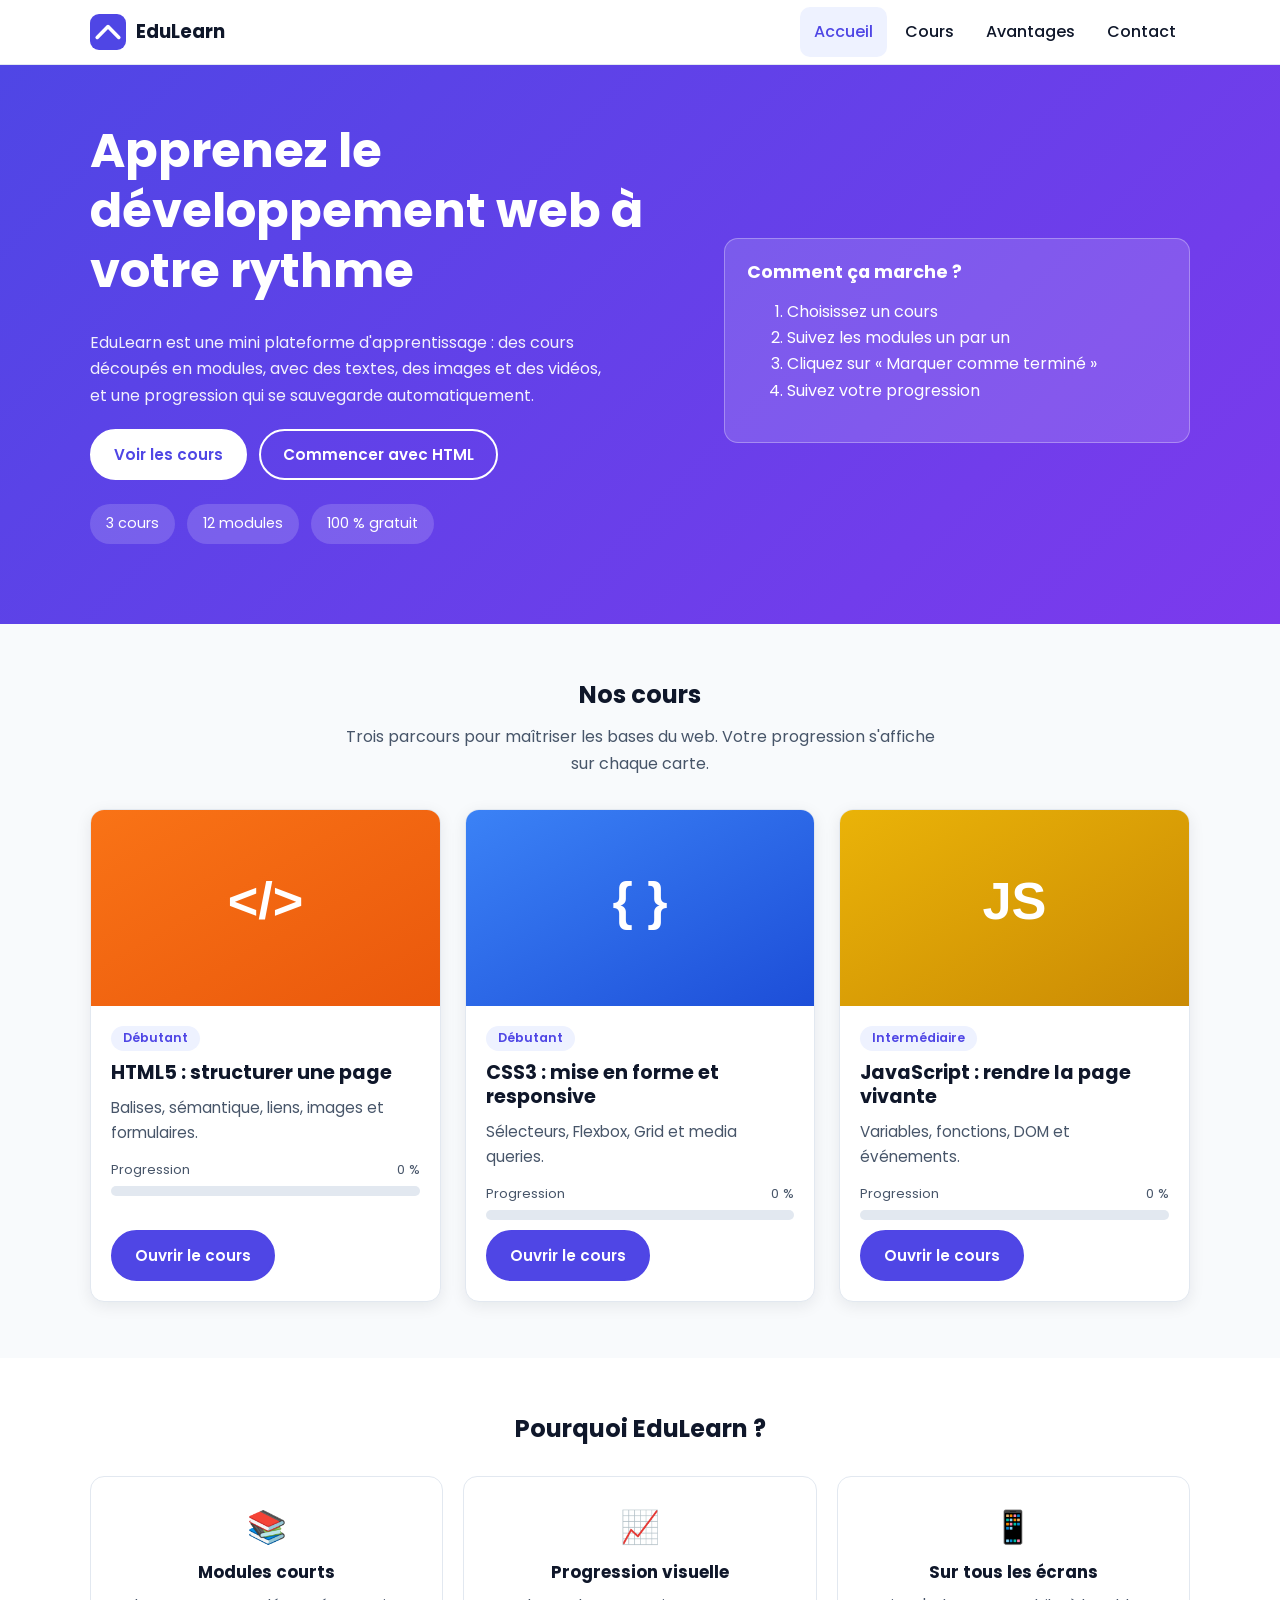
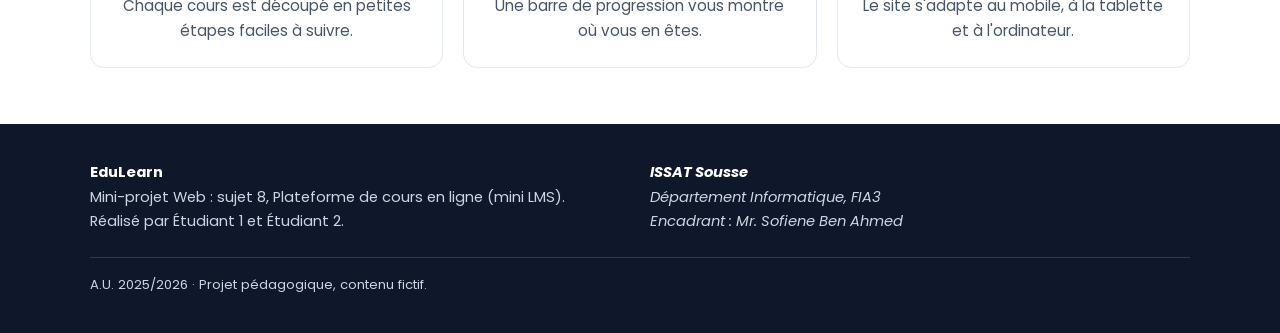
==== index.html @ 0e2b72fa "Add files via upload" ====
<!DOCTYPE html>
<html lang="fr">
<head>
  <meta charset="UTF-8">
  <meta name="viewport" content="width=device-width, initial-scale=1.0">
  <meta name="description" content="EduLearn : mini plateforme de cours en ligne pour apprendre HTML, CSS et JavaScript.">
  <title>EduLearn - Plateforme de cours en ligne</title>
  <link rel="icon" href="images/logo.svg" type="image/svg+xml">
  <link rel="preconnect" href="https://fonts.googleapis.com">
  <link rel="preconnect" href="https://fonts.gstatic.com" crossorigin>
  <link href="https://fonts.googleapis.com/css2?family=Poppins:wght@400;500;600;700&amp;display=swap" rel="stylesheet">
  <link rel="stylesheet" href="style.css">
</head>
<body>
  <a class="skip-link" href="#cours">Aller au contenu</a>
  <div class="reading-progress" id="reading-progress" aria-hidden="true"></div>

  <header class="site-header">
    <div class="container header-inner">
      <a class="brand" href="index.html"><img src="images/logo.svg" alt="" width="36" height="36">EduLearn</a>
      <button class="burger" type="button" aria-label="Ouvrir le menu" aria-expanded="false" aria-controls="main-nav">
        <span></span><span></span><span></span>
      </button>
      <nav class="main-nav" id="main-nav" aria-label="Navigation principale">
        <ul>
          <li><a href="index.html" aria-current="page">Accueil</a></li>
          <li><a href="#cours">Cours</a></li>
          <li><a href="#avantages">Avantages</a></li>
          <li><a href="#contact">Contact</a></li>
        </ul>
      </nav>
    </div>
  </header>

  <main>
    <section class="hero">
      <div class="container hero-inner">
        <div>
          <h1>Apprenez le développement web à votre rythme</h1>
          <p>EduLearn est une mini plateforme d'apprentissage : des cours découpés en modules, avec des textes, des images et des vidéos, et une progression qui se sauvegarde automatiquement.</p>
          <div class="hero-actions">
            <a class="btn" href="#cours">Voir les cours</a>
            <a class="btn btn-outline" href="pages/cours-html.html">Commencer avec HTML</a>
          </div>
          <ul class="stats">
            <li>3 cours</li>
            <li>12 modules</li>
            <li>100 % gratuit</li>
          </ul>
        </div>
        <aside class="hero-card" aria-label="Comment ça marche">
          <h2>Comment ça marche ?</h2>
          <ol>
            <li>Choisissez un cours</li>
            <li>Suivez les modules un par un</li>
            <li>Cliquez sur « Marquer comme terminé »</li>
            <li>Suivez votre progression</li>
          </ol>
        </aside>
      </div>
    </section>

    <section class="section" id="cours">
      <div class="container">
        <div class="section-title">
          <h2>Nos cours</h2>
          <p>Trois parcours pour maîtriser les bases du web. Votre progression s'affiche sur chaque carte.</p>
        </div>
        <div class="course-grid">

          <article class="card" data-course="html" data-total="4">
            <img src="images/html.svg" alt="Illustration du cours HTML5" width="640" height="360" loading="lazy">
            <div class="card-body">
              <span class="tag">Débutant</span>
              <h3>HTML5 : structurer une page</h3>
              <p>Balises, sémantique, liens, images et formulaires.</p>
              <div class="progress">
                <div class="progress-label"><span>Progression</span><span class="progress-pct">0 %</span></div>
                <div class="progress-track" role="progressbar" aria-label="Progression du cours HTML5" aria-valuemin="0" aria-valuemax="100" aria-valuenow="0"><div class="progress-fill"></div></div>
              </div>
              <a class="btn" href="pages/cours-html.html">Ouvrir le cours</a>
            </div>
          </article>

          <article class="card" data-course="css" data-total="4">
            <img src="images/css.svg" alt="Illustration du cours CSS3" width="640" height="360" loading="lazy">
            <div class="card-body">
              <span class="tag">Débutant</span>
              <h3>CSS3 : mise en forme et responsive</h3>
              <p>Sélecteurs, Flexbox, Grid et media queries.</p>
              <div class="progress">
                <div class="progress-label"><span>Progression</span><span class="progress-pct">0 %</span></div>
                <div class="progress-track" role="progressbar" aria-label="Progression du cours CSS3" aria-valuemin="0" aria-valuemax="100" aria-valuenow="0"><div class="progress-fill"></div></div>
              </div>
              <a class="btn" href="pages/cours-css.html">Ouvrir le cours</a>
            </div>
          </article>

          <article class="card" data-course="js" data-total="4">
            <img src="images/js.svg" alt="Illustration du cours JavaScript" width="640" height="360" loading="lazy">
            <div class="card-body">
              <span class="tag">Intermédiaire</span>
              <h3>JavaScript : rendre la page vivante</h3>
              <p>Variables, fonctions, DOM et événements.</p>
              <div class="progress">
                <div class="progress-label"><span>Progression</span><span class="progress-pct">0 %</span></div>
                <div class="progress-track" role="progressbar" aria-label="Progression du cours JavaScript" aria-valuemin="0" aria-valuemax="100" aria-valuenow="0"><div class="progress-fill"></div></div>
              </div>
              <a class="btn" href="pages/cours-js.html">Ouvrir le cours</a>
            </div>
          </article>

        </div>
      </div>
    </section>

    <section class="section" id="avantages" style="background:#fff">
      <div class="container">
        <div class="section-title">
          <h2>Pourquoi EduLearn ?</h2>
        </div>
        <div class="features">
          <div class="feature"><div class="icon" aria-hidden="true">📚</div><h3>Modules courts</h3><p>Chaque cours est découpé en petites étapes faciles à suivre.</p></div>
          <div class="feature"><div class="icon" aria-hidden="true">📈</div><h3>Progression visuelle</h3><p>Une barre de progression vous montre où vous en êtes.</p></div>
          <div class="feature"><div class="icon" aria-hidden="true">📱</div><h3>Sur tous les écrans</h3><p>Le site s'adapte au mobile, à la tablette et à l'ordinateur.</p></div>
        </div>
      </div>
    </section>
  </main>

  <footer class="site-footer" id="contact">
    <div class="container">
      <div class="footer-inner">
        <div>
          <strong>EduLearn</strong><br>
          Mini-projet Web : sujet 8, Plateforme de cours en ligne (mini LMS).<br>
          Réalisé par Étudiant 1 et Étudiant 2.
        </div>
        <address>
          <strong>ISSAT Sousse</strong><br>
          Département Informatique, FIA3<br>
          Encadrant : Mr. Sofiene Ben Ahmed
        </address>
      </div>
      <p class="footer-copy">A.U. 2025/2026 · Projet pédagogique, contenu fictif.</p>
    </div>
  </footer>

  <script src="script.js"></script>
</body>
</html>
---- style.css ----
/* =========================================================
   Mini LMS - EduLearn
   Mini-projet Web FIA3 - ISSAT Sousse - A.U. 2025/2026
   Approche mobile-first : styles de base = mobile,
   puis media queries pour tablette (768px) et desktop (1024px)
   ========================================================= */

/* ---------- 1. Variables (charte graphique) ---------- */
:root {
  --primary: #4f46e5;
  --primary-dark: #3730a3;
  --primary-soft: #eef2ff;
  --accent: #f97316;
  --success: #16a34a;
  --bg: #f8fafc;
  --surface: #ffffff;
  --text: #0f172a;
  --muted: #475569;
  --line: #e2e8f0;
  --radius: 14px;
  --shadow: 0 4px 16px rgba(15, 23, 42, .08);
  --header-h: 64px;
}

/* ---------- 2. Base ---------- */
*, *::before, *::after { box-sizing: border-box; }
html { scroll-behavior: smooth; scroll-padding-top: calc(var(--header-h) + 16px); }
body {
  margin: 0;
  font-family: "Poppins", system-ui, -apple-system, "Segoe UI", sans-serif;
  background: var(--bg);
  color: var(--text);
  line-height: 1.65;
}
img, video { max-width: 100%; height: auto; display: block; }
a { color: var(--primary); }
h1, h2, h3 { line-height: 1.25; margin: 0 0 .6em; }
:focus-visible { outline: 3px solid var(--accent); outline-offset: 3px; border-radius: 4px; }
.container { width: min(100% - 32px, 1100px); margin-inline: auto; }
.sr-only {
  position: absolute; width: 1px; height: 1px; overflow: hidden;
  clip: rect(0 0 0 0); white-space: nowrap;
}
.skip-link {
  position: absolute; left: 8px; top: -60px; z-index: 200;
  background: var(--primary); color: #fff; padding: 8px 14px; border-radius: 8px;
}
.skip-link:focus { top: 8px; }

/* ---------- 3. Barre de progression de lecture (haut de page) ---------- */
.reading-progress {
  position: fixed; top: 0; left: 0; z-index: 150;
  height: 4px; width: 100%;
  background: linear-gradient(90deg, var(--accent), var(--primary));
  transform: scaleX(0); transform-origin: 0 50%;
}

/* ---------- 4. En-tête + menu burger ---------- */
.site-header {
  position: sticky; top: 0; z-index: 100;
  background: var(--surface);
  border-bottom: 1px solid var(--line);
}
.header-inner {
  display: flex; align-items: center; justify-content: space-between;
  height: var(--header-h);
}
.brand {
  display: flex; align-items: center; gap: 10px;
  font-weight: 700; font-size: 1.15rem; color: var(--text); text-decoration: none;
}
.brand img { width: 36px; height: 36px; }

.burger {
  display: inline-flex; flex-direction: column; justify-content: center; gap: 5px;
  width: 44px; height: 44px; padding: 10px;
  background: transparent; border: 1px solid var(--line); border-radius: 10px;
  cursor: pointer;
}
.burger span {
  display: block; height: 3px; width: 100%;
  background: var(--text); border-radius: 2px;
  transition: transform .3s, opacity .3s;
}
.burger[aria-expanded="true"] span:nth-child(1) { transform: translateY(8px) rotate(45deg); }
.burger[aria-expanded="true"] span:nth-child(2) { opacity: 0; }
.burger[aria-expanded="true"] span:nth-child(3) { transform: translateY(-8px) rotate(-45deg); }

.main-nav {
  position: absolute; top: var(--header-h); left: 0; right: 0;
  background: var(--surface); border-bottom: 1px solid var(--line);
  box-shadow: var(--shadow);
  max-height: 0; overflow: hidden;
  transition: max-height .35s ease;
}
.main-nav.open { max-height: 360px; }
.main-nav ul { list-style: none; margin: 0; padding: 8px 16px 16px; display: grid; gap: 4px; }
.main-nav a {
  display: block; padding: 12px 14px; border-radius: 10px;
  color: var(--text); text-decoration: none; font-weight: 500;
}
.main-nav a:hover, .main-nav a[aria-current="page"] { background: var(--primary-soft); color: var(--primary); }

/* ---------- 5. Boutons ---------- */
.btn {
  display: inline-flex; align-items: center; justify-content: center; gap: 8px;
  padding: 12px 22px; border: 2px solid var(--primary); border-radius: 999px;
  background: var(--primary); color: #fff;
  font: 600 .95rem "Poppins", system-ui, sans-serif;
  text-decoration: none; cursor: pointer;
  transition: transform .2s, background .2s, box-shadow .2s;
}
.btn:hover { background: var(--primary-dark); border-color: var(--primary-dark); transform: translateY(-2px); box-shadow: var(--shadow); }
.btn-outline { background: transparent; color: var(--primary); }
.btn-outline:hover { color: #fff; }
.btn[disabled] { opacity: .45; cursor: not-allowed; transform: none; box-shadow: none; }
.btn-success { background: var(--success); border-color: var(--success); }
.btn-success:hover { background: #15803d; border-color: #15803d; }

/* ---------- 6. Hero (accueil) ---------- */
.hero {
  background: linear-gradient(135deg, var(--primary) 0%, #7c3aed 100%);
  color: #fff; padding: 56px 0 64px;
}
.hero-inner { display: grid; gap: 28px; align-items: center; }
.hero h1 { font-size: clamp(1.9rem, 6vw, 3rem); }
.hero p { max-width: 52ch; opacity: .92; }
.hero-actions { display: flex; flex-wrap: wrap; gap: 12px; margin-top: 20px; }
.hero .btn { background: #fff; color: var(--primary); border-color: #fff; }
.hero .btn-outline { background: transparent; color: #fff; }
.hero .btn-outline:hover { background: rgba(255,255,255,.18); }
.stats { display: flex; flex-wrap: wrap; gap: 12px; margin-top: 24px; padding: 0; list-style: none; }
.stats li { background: rgba(255,255,255,.16); padding: 8px 16px; border-radius: 999px; font-size: .9rem; }
.hero-card {
  background: rgba(255,255,255,.14); border: 1px solid rgba(255,255,255,.3);
  border-radius: var(--radius); padding: 22px;
}
.hero-card h2 { font-size: 1.1rem; }

/* ---------- 7. Sections ---------- */
.section { padding: 56px 0; }
.section-title { text-align: center; margin-bottom: 32px; }
.section-title p { color: var(--muted); margin: 0 auto; max-width: 60ch; }

/* ---------- 8. Grille des cours (CSS Grid) : 1 / 2 / 3 colonnes ---------- */
.course-grid { display: grid; grid-template-columns: 1fr; gap: 24px; }
.card {
  display: flex; flex-direction: column;
  background: var(--surface); border: 1px solid var(--line);
  border-radius: var(--radius); overflow: hidden; box-shadow: var(--shadow);
  transition: transform .25s, box-shadow .25s;
}
.card:hover { transform: translateY(-6px); box-shadow: 0 12px 28px rgba(15, 23, 42, .14); }
.card img { width: 100%; aspect-ratio: 16 / 9; object-fit: cover; }
.card-body { display: flex; flex-direction: column; gap: 10px; padding: 20px; flex: 1; }
.card-body h3 { margin: 0; font-size: 1.2rem; }
.card-body p { margin: 0; color: var(--muted); font-size: .95rem; }
.tag {
  align-self: flex-start; padding: 2px 12px; border-radius: 999px;
  background: var(--primary-soft); color: var(--primary); font-size: .78rem; font-weight: 600;
}
.card-body .btn { margin-top: auto; align-self: flex-start; }

/* Barre de progression d'un cours */
.progress { margin-top: 4px; }
.progress-label { display: flex; justify-content: space-between; font-size: .82rem; color: var(--muted); margin-bottom: 6px; }
.progress-track { height: 10px; background: var(--line); border-radius: 999px; overflow: hidden; }
.progress-fill {
  height: 100%; width: 0; border-radius: 999px;
  background: linear-gradient(90deg, var(--success), #4ade80);
  transition: width .5s ease;
}

/* ---------- 9. Pourquoi nous (flexbox) ---------- */
.features { display: flex; flex-direction: column; gap: 20px; }
.feature {
  flex: 1; background: var(--surface); border: 1px solid var(--line);
  border-radius: var(--radius); padding: 24px; text-align: center;
}
.feature .icon { font-size: 2rem; }
.feature h3 { font-size: 1.05rem; margin-top: 8px; }
.feature p { color: var(--muted); margin: 0; font-size: .95rem; }

/* ---------- 10. Page de cours ---------- */
.course-header { background: var(--primary-soft); padding: 32px 0; border-bottom: 1px solid var(--line); }
.breadcrumb { font-size: .9rem; color: var(--muted); margin-bottom: 10px; }
.course-header h1 { font-size: clamp(1.6rem, 5vw, 2.4rem); margin-bottom: 14px; }

.course-layout { display: grid; grid-template-columns: 1fr; gap: 24px; padding: 28px 0 56px; }

.module-list {
  background: var(--surface); border: 1px solid var(--line);
  border-radius: var(--radius); padding: 16px; align-self: start;
}
.module-list h2 { font-size: 1rem; margin-bottom: 10px; }
.module-list ol { list-style: none; margin: 0; padding: 0; display: grid; gap: 4px; }
.module-list button {
  width: 100%; display: flex; align-items: center; gap: 10px; text-align: left;
  padding: 10px 12px; border: 0; border-radius: 10px; background: transparent;
  font: 500 .92rem "Poppins", system-ui, sans-serif; color: var(--text); cursor: pointer;
}
.module-list button:hover { background: var(--primary-soft); }
.module-list button[aria-current="step"] { background: var(--primary-soft); color: var(--primary); font-weight: 600; }
.module-list .check {
  flex: none; width: 24px; height: 24px; display: grid; place-items: center;
  border: 2px solid var(--line); border-radius: 50%; font-size: .75rem; color: transparent;
}
.module-list li.done .check { background: var(--success); border-color: var(--success); color: #fff; }

.module-content {
  background: var(--surface); border: 1px solid var(--line);
  border-radius: var(--radius); padding: 22px; min-width: 0;
}
.module { display: none; animation: apparition .4s ease; }
.module.active { display: block; }
@keyframes apparition { from { opacity: 0; transform: translateY(10px); } to { opacity: 1; transform: none; } }
.module h2 { font-size: 1.5rem; }
.module p { text-align: justify; }
.module figure { margin: 20px 0; }
.module figure img, .module video { width: 100%; border-radius: 12px; border: 1px solid var(--line); }
.module figcaption { margin-top: 6px; font-size: .85rem; color: var(--muted); text-align: center; }
.module pre {
  background: #0f172a; color: #e2e8f0; padding: 16px; border-radius: 12px;
  overflow-x: auto; font-size: .88rem; line-height: 1.6;
}
.module code:not(pre code) { background: var(--primary-soft); color: var(--primary-dark); padding: 1px 6px; border-radius: 5px; font-size: .9em; }
.note {
  margin: 18px 0; padding: 12px 16px; border-left: 4px solid var(--accent);
  background: #fff7ed; border-radius: 0 10px 10px 0;
}
.video-fallback { color: var(--muted); font-size: .9rem; }

.module-nav {
  display: flex; flex-wrap: wrap; gap: 12px; justify-content: space-between;
  margin-top: 28px; padding-top: 20px; border-top: 1px solid var(--line);
}

/* ---------- 11. Pied de page ---------- */
.site-footer { background: #0f172a; color: #cbd5e1; padding: 36px 0 24px; font-size: .92rem; }
.footer-inner { display: grid; gap: 20px; }
.site-footer strong { color: #fff; }
.site-footer a { color: #a5b4fc; }
.footer-copy { margin-top: 24px; padding-top: 16px; border-top: 1px solid rgba(255,255,255,.15); font-size: .82rem; }

/* =========================================================
   TABLETTE : >= 768px
   ========================================================= */
@media (min-width: 768px) {
  .hero-inner { grid-template-columns: 1.3fr 1fr; }
  .course-grid { grid-template-columns: repeat(2, 1fr); }
  .features { flex-direction: row; }
  .footer-inner { grid-template-columns: 1fr 1fr; }
  .module-content { padding: 32px; }
}

/* =========================================================
   DESKTOP : >= 1024px (menu burger remplacé par menu horizontal)
   ========================================================= */
@media (min-width: 1024px) {
  .burger { display: none; }
  .main-nav { position: static; max-height: none; overflow: visible; border: 0; box-shadow: none; background: transparent; }
  .main-nav ul { display: flex; padding: 0; gap: 4px; }
  .course-grid { grid-template-columns: repeat(3, 1fr); }
  .course-layout { grid-template-columns: 280px 1fr; }
  .module-list { position: sticky; top: calc(var(--header-h) + 16px); }
}

/* ---------- Accessibilité : mouvement réduit ---------- */
@media (prefers-reduced-motion: reduce) {
  html { scroll-behavior: auto; }
  *, *::before, *::after { animation: none !important; transition: none !important; }
}

/* ---------- Impression ---------- */
@media print {
  .site-header, .module-nav, .reading-progress, .site-footer { display: none; }
  .module { display: block !important; }
}

/* =========================================================
   12. Quiz interactif (ajouté pour le sujet 8)
   ========================================================= */
.module-list li.quiz-sep { margin-top: 8px; padding-top: 8px; border-top: 1px solid var(--line); }
.module-list .quiz-ico { flex: none; width: 24px; text-align: center; }
.quiz-panel p { text-align: left; }
.quiz-meta { color: var(--muted); font-size: .9rem; margin: 0 0 8px; }
.quiz-question { font-weight: 600; font-size: 1.1rem; margin: 20px 0 14px; }
.quiz-options { list-style: none; margin: 0; padding: 0; display: grid; gap: 10px; }
.quiz-option {
  width: 100%; text-align: left; padding: 12px 16px;
  border: 2px solid var(--line); border-radius: 12px; background: var(--surface);
  font: 500 .95rem "Poppins", system-ui, sans-serif; color: var(--text);
  cursor: pointer; transition: border-color .2s, background .2s;
}
.quiz-option:hover:not(:disabled) { border-color: var(--primary); background: var(--primary-soft); }
.quiz-option:disabled { cursor: default; }
.quiz-option.ok { border-color: var(--success); background: #f0fdf4; }
.quiz-option.ko { border-color: #dc2626; background: #fef2f2; }
.quiz-feedback { margin-top: 16px; padding: 12px 16px; border-radius: 10px; font-size: .95rem; }
.quiz-feedback:empty { display: none; }
.quiz-feedback.ok { background: #f0fdf4; border-left: 4px solid var(--success); }
.quiz-feedback.ko { background: #fef2f2; border-left: 4px solid #dc2626; }
.quiz-actions { margin-top: 18px; display: flex; flex-wrap: wrap; gap: 12px; }
.quiz-score { font-size: 2.4rem; font-weight: 700; color: var(--primary); margin: 8px 0; }

@media print {
  .quiz-panel { display: none !important; }
}
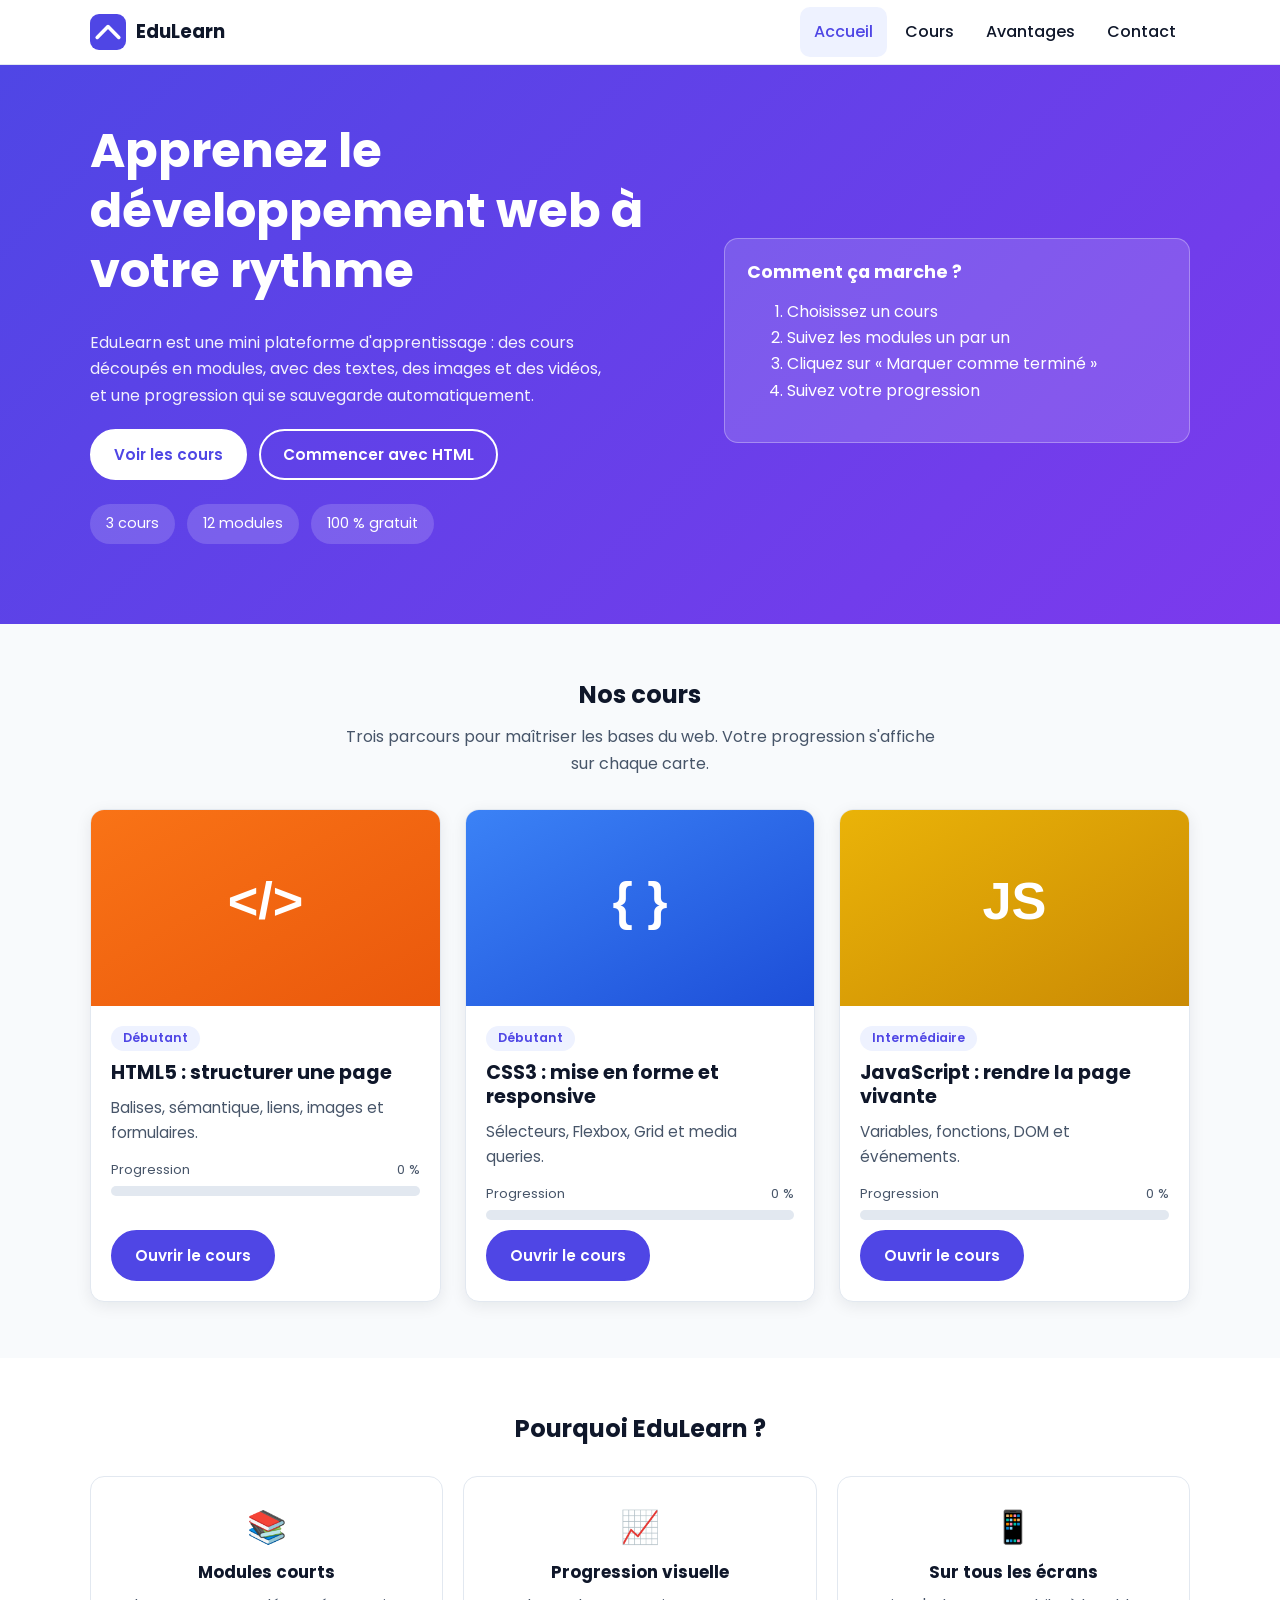
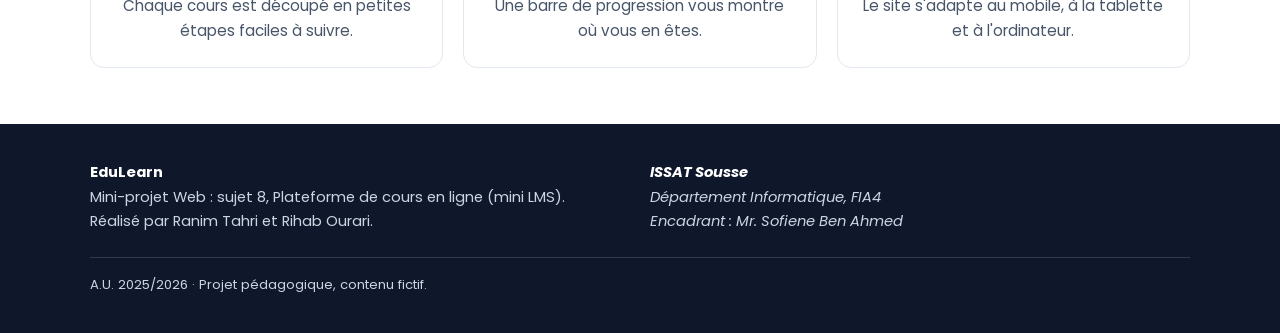
==== commit a0aa3fd6: "Update  index.html" ====
--- a/index.html
+++ b/index.html
@@ -134,11 +134,11 @@
         <div>
           <strong>EduLearn</strong><br>
           Mini-projet Web : sujet 8, Plateforme de cours en ligne (mini LMS).<br>
-          Réalisé par Étudiant 1 et Étudiant 2.
+          Réalisé par Ranim Tahri et Rihab Ourari.
         </div>
         <address>
           <strong>ISSAT Sousse</strong><br>
-          Département Informatique, FIA3<br>
+          Département Informatique, FIA4<br>
           Encadrant : Mr. Sofiene Ben Ahmed
         </address>
       </div>
